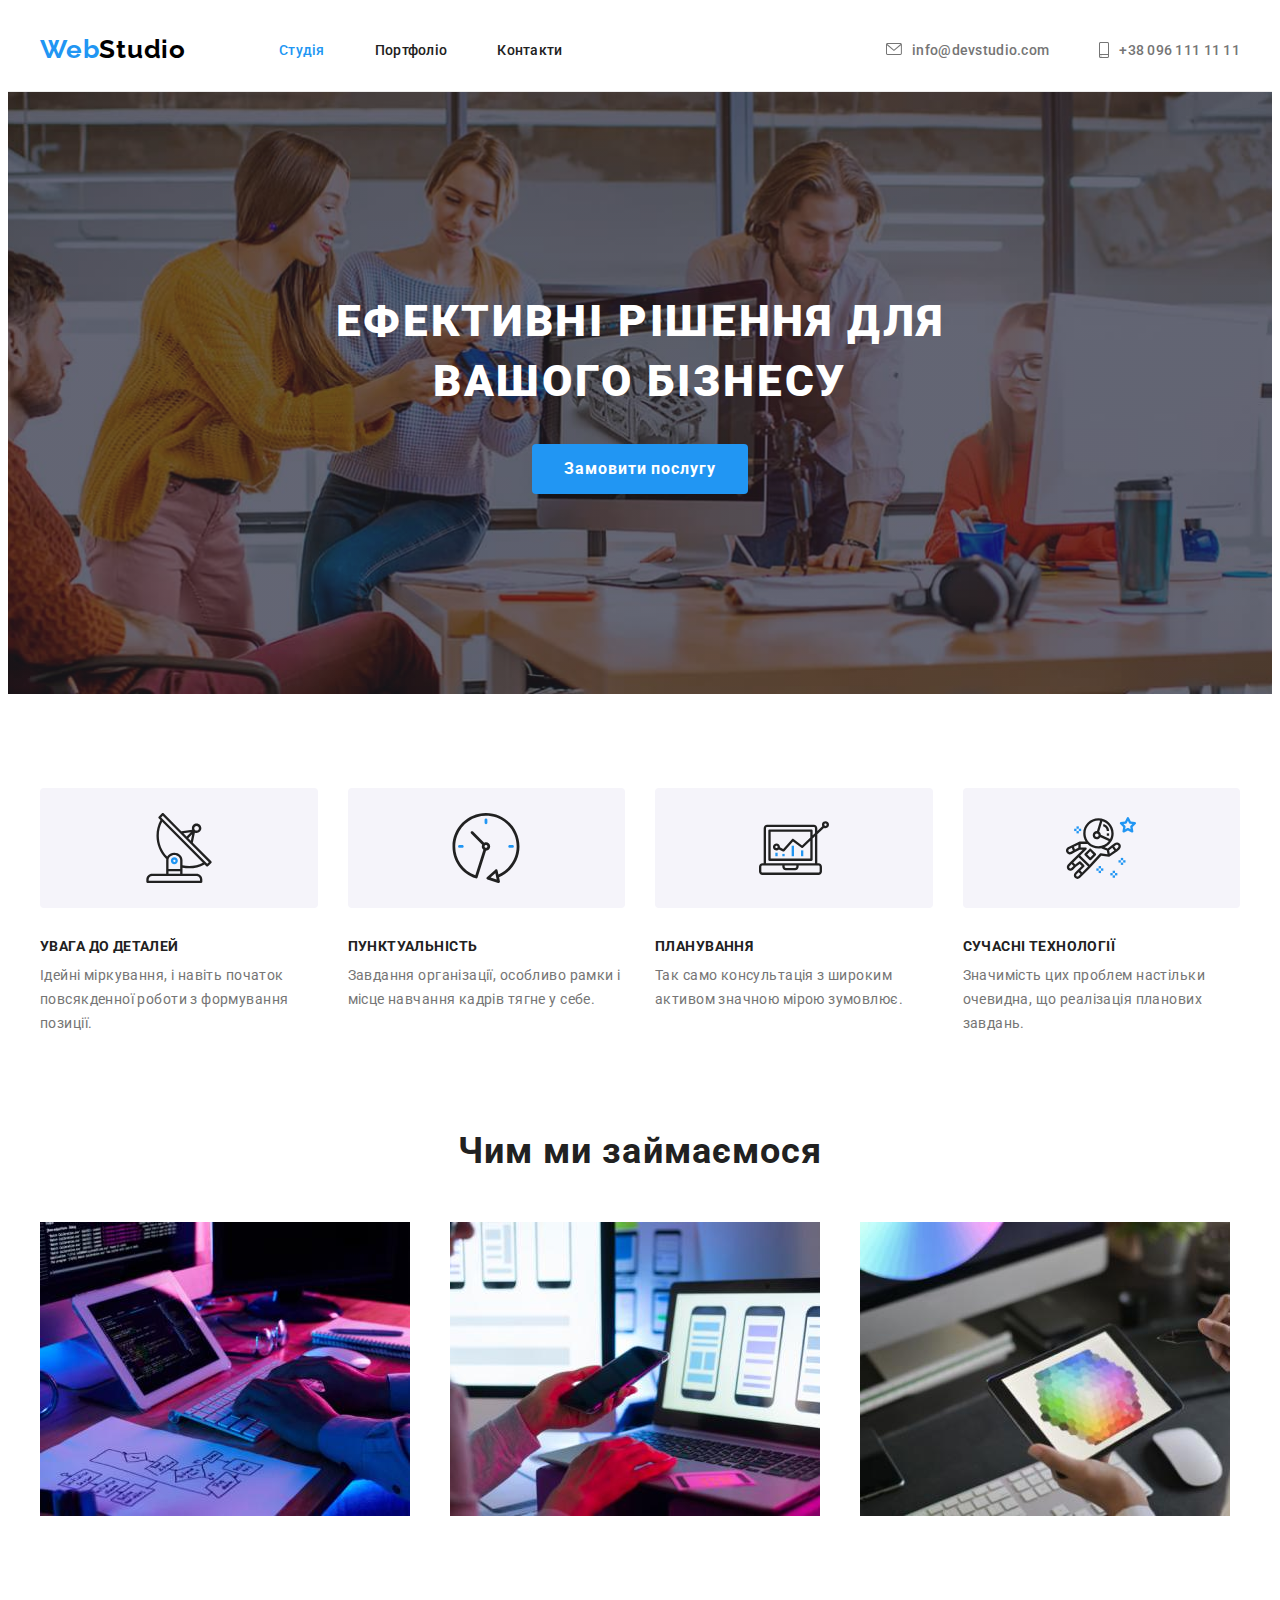
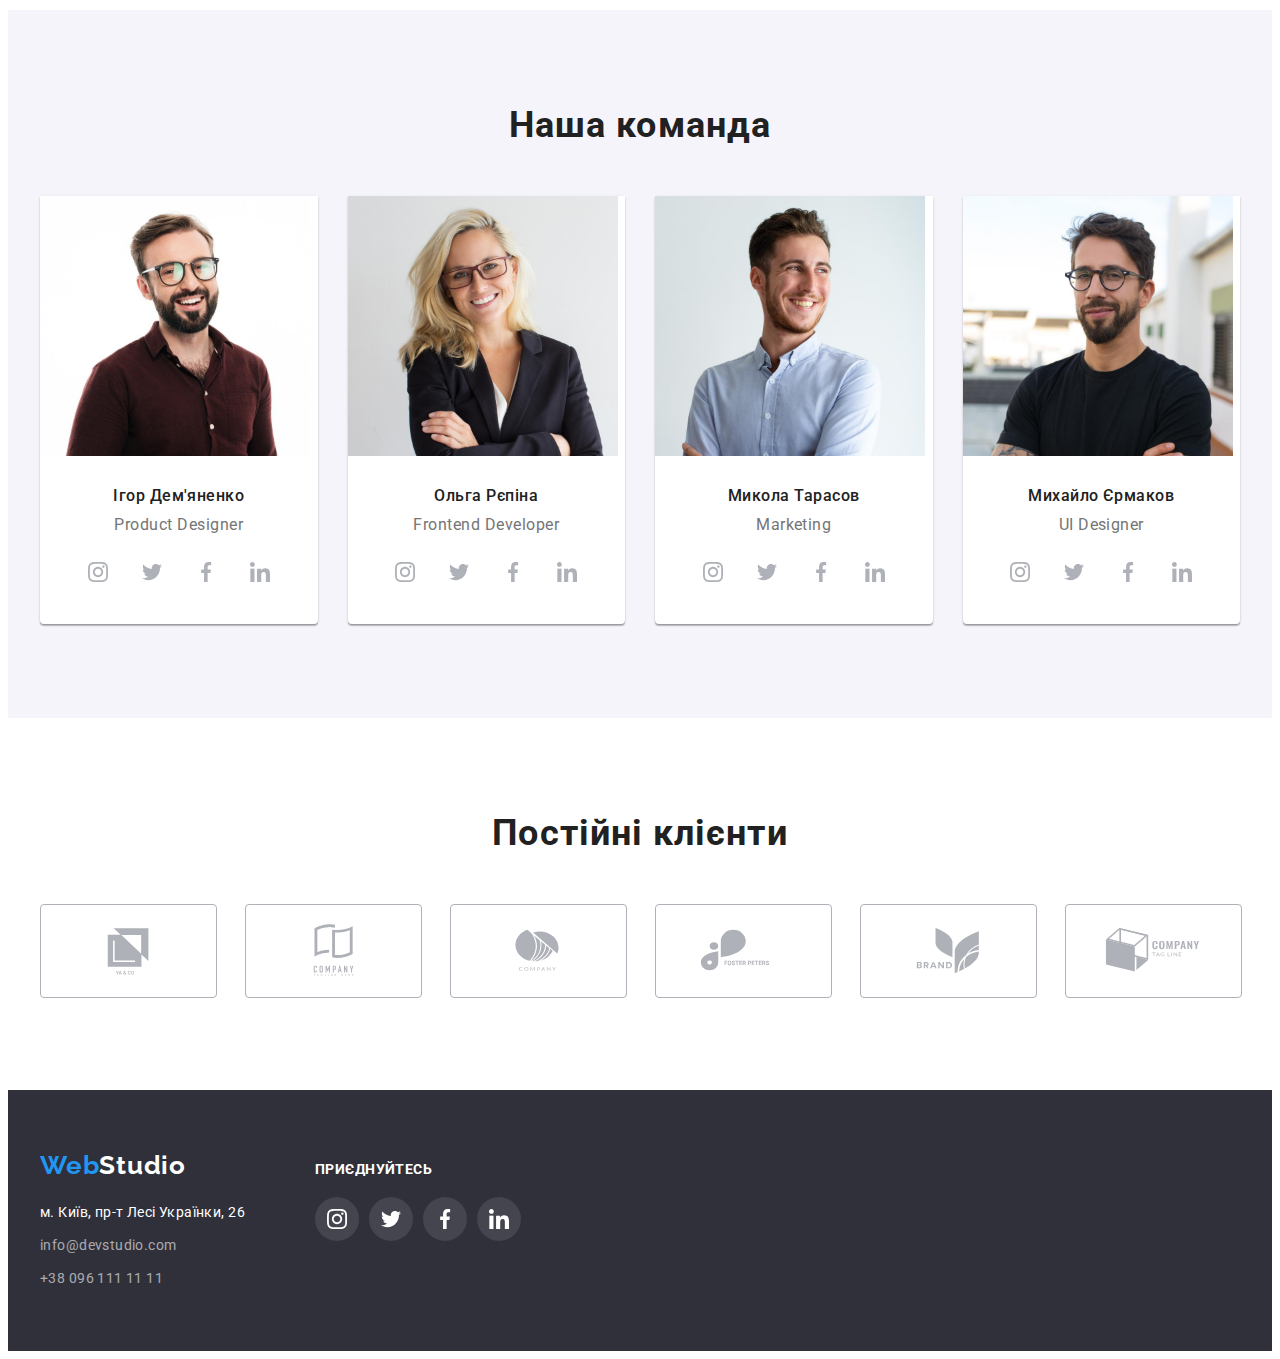
==== index.html @ 8e02de0b "clone homework #5" ====
<!DOCTYPE html>
<html lang="uk">
  <head>
    <meta charset="UTF-8" />
    <meta http-equiv="X-UA-Compatible" content="IE=edge" />
    <meta name="viewport" content="width=device-width, initial-scale=1.0" />
    <title>Студія</title>
    <link
      href="https://fonts.googleapis.com/css2?family=Raleway:wght@700&family=Roboto:wght@400;500;700;900&display=swap"
      rel="stylesheet"
    />
    <link
      rel="stylesheet"
      href="https://cdnjs.cloudflare.com/ajax/libs/modern-normalize/1.1.0/modern-normalize.min.css"
      integrity="sha512-wpPYUAdjBVSE4KJnH1VR1HeZfpl1ub8YT/NKx4PuQ5NmX2tKuGu6U/JRp5y+Y8XG2tV+wKQpNHVUX03MfMFn9Q=="
      crossorigin="anonymous"
      referrerpolicy="no-referrer"
    />
    <link rel="stylesheet" href="./css/styles.css" />
  </head>

  <body>
    <header>
      <div class="container header">
        <a href="./index.html" class="logo">Web<span class="header-logo-ending">Studio</span> </a>
        <nav>
          <ul class="site-nav">
            <li class="item"><a href="./index.html" class="current">Студія</a></li>
            <li class="item"><a href="./portfolio.html">Портфоліо</a></li>
            <li class="item"><a href="">Контакти</a></li>
          </ul>
        </nav>
        <ul class="auth-nav">
          <li class="item">
            <a href="mailto:info@devstudio.com" class="button">
              <svg class="mail-icon" width="16px" height="12px">
                <use href="./images/icons.svg#icon-envelope"></use></svg
              >info@devstudio.com</a
            >
          </li>
          <li class="item">
            <a href="tel:+380961111111" class="button">
              <svg class="smartphone-icon" width="10px" height="16px">
                <use href="./images/icons.svg#icon-smartphone"></use></svg
              >+38 096 111 11 11</a
            >
          </li>
        </ul>
      </div>
    </header>

    <main>
      <!---------- Герой ---------->
      <section class="section hero">
        <div class="container hero-container">
          <h1 class="hero-title">Ефективні рішення для вашого бізнесу</h1>
          <button class="button" type="button">Замовити послугу</button>
        </div>
      </section>

      <!---------- Особливості ---------->
      <section class="section peculiarities">
        <div class="container">
          <h2 class="section-title visually-hidden">Особливості</h2>
          <ul class="section-list">
            <li class="peculiarities-item">
              <div class="peculiarities-icon-container">
                <svg width="70px" height="70px" class="peculiarities-item-icon">
                  <use href="./images/icons.svg#icon-antenna"></use>
                </svg>
              </div>
              <h3 class="title">Увага до деталей</h3>
              <p class="text">
                Ідейні міркування, і навіть початок повсякденної роботи з формування позиції.
              </p>
            </li>
            <li class="peculiarities-item">
              <div class="peculiarities-icon-container">
                <svg width="70px" height="70px" class="peculiarities-item-icon">
                  <use href="./images/icons.svg#icon-clock"></use>
                </svg>
              </div>
              <h3 class="title">Пунктуальність</h3>
              <p class="text">
                Завдання організації, особливо рамки і місце навчання кадрів тягне у себе.
              </p>
            </li>
            <li class="peculiarities-item">
              <div class="peculiarities-icon-container">
                <svg width="70px" height="70px" class="peculiarities-item-icon">
                  <use href="./images/icons.svg#icon-diagram"></use>
                </svg>
              </div>
              <h3 class="title">Планування</h3>
              <p class="text">Так само консультація з широким активом значною мірою зумовлює.</p>
            </li>
            <li class="peculiarities-item">
              <div class="peculiarities-icon-container">
                <svg width="70px" height="70px" class="peculiarities-item-icon">
                  <use href="./images/icons.svg#icon-astronaut"></use>
                </svg>
              </div>
              <h3 class="title">Сучасні технології</h3>
              <p class="text">
                Значимість цих проблем настільки очевидна, що реалізація планових завдань.
              </p>
            </li>
          </ul>
        </div>
      </section>

      <!---------- Чим займаємося ---------->
      <section class="section works">
        <div class="container works">
          <h2 class="section-title">Чим ми займаємося</h2>
          <ul class="section-list works">
            <li class="works-item">
              <img
                src="./images/close-up-image-programer-working-his-desk-office.jpg"
                alt="Програміст великим планом працює за своїм столом в офісі"
                width="370"
                height="294"
              />
            </li>
            <li class="works-item">
              <img
                src="./images/web-ui-designers-are-developing-application-smartphones-team-creators-is-working-interface-mobile-phones.jpg"
                alt="Веб-дизайнер працює над інтерфейсом мобільних телефонів"
                width="370"
                height="294"
              />
            </li>
            <li class="works-item">
              <img
                src="./images/creative-artist-web-design-with-working-colour-selection-graphic-tablet.jpg"
                alt="Креативний художник з включеним графічним планшетом для вибору кольору"
                width="370"
                height="294"
              />
            </li>
          </ul>
        </div>
      </section>

      <!---------- Наша команда ---------->
      <section class="section team">
        <div class="container">
          <h2 class="section-title">Наша команда</h2>
          <ul class="section-list team">
            <li class="team-item">
              <img
                src="./images/product-designer.jpg"
                alt="Ігор Дем'яненко"
                width="270"
                height="260"
              />
              <div class="team-item-about">
                <h3 class="title">Ігор Дем'яненко</h3>
                <p class="text" lang="en">Product Designer</p>
                <ul class="social-list">
                  <li class="social-item">
                    <a href="" class="social-link">
                      <svg class="social-icon" width="20px" height="20px">
                        <use href="./images/icons.svg#icon-instagram"></use>
                      </svg>
                    </a>
                  </li>
                  <li class="social-item">
                    <a href="" class="social-link">
                      <svg class="social-icon" width="20px" height="20px">
                        <use href="./images/icons.svg#icon-twitter"></use>
                      </svg>
                    </a>
                  </li>
                  <li class="social-item">
                    <a href="" class="social-link">
                      <svg class="social-icon" width="20px" height="20px">
                        <use href="./images/icons.svg#icon-facebook"></use>
                      </svg>
                    </a>
                  </li>
                  <li class="social-item">
                    <a href="" class="social-link">
                      <svg class="social-icon" width="20px" height="20px">
                        <use href="./images/icons.svg#icon-linkedin"></use>
                      </svg>
                    </a>
                  </li>
                </ul>
              </div>
            </li>
            <li class="team-item">
              <img
                src="./images/frontend-developer.jpg"
                alt="Ольга Рєпіна"
                width="270"
                height="260"
              />
              <div class="team-item-about">
                <h3 class="title">Ольга Рєпіна</h3>
                <p class="text" lang="en">Frontend Developer</p>
                <ul class="social-list">
                  <li class="social-item">
                    <a href="" class="social-link">
                      <svg class="social-icon" width="20px" height="20px">
                        <use href="./images/icons.svg#icon-instagram"></use>
                      </svg>
                    </a>
                  </li>
                  <li class="social-item">
                    <a href="" class="social-link">
                      <svg class="social-icon" width="20px" height="20px">
                        <use href="./images/icons.svg#icon-twitter"></use>
                      </svg>
                    </a>
                  </li>
                  <li class="social-item">
                    <a href="" class="social-link">
                      <svg class="social-icon" width="20px" height="20px">
                        <use href="./images/icons.svg#icon-facebook"></use>
                      </svg>
                    </a>
                  </li>
                  <li class="social-item">
                    <a href="" class="social-link">
                      <svg class="social-icon" width="20px" height="20px">
                        <use href="./images/icons.svg#icon-linkedin"></use>
                      </svg>
                    </a>
                  </li>
                </ul>
              </div>
            </li>
            <li class="team-item">
              <img src="./images/marketing.jpg" alt="Микола Тарасов" width="270" height="260" />
              <div class="team-item-about">
                <h3 class="title">Микола Тарасов</h3>
                <p class="text" lang="en">Marketing</p>
                <ul class="social-list">
                  <li class="social-item">
                    <a href="" class="social-link">
                      <svg class="social-icon" width="20px" height="20px">
                        <use href="./images/icons.svg#icon-instagram"></use>
                      </svg>
                    </a>
                  </li>
                  <li class="social-item">
                    <a href="" class="social-link">
                      <svg class="social-icon" width="20px" height="20px">
                        <use href="./images/icons.svg#icon-twitter"></use>
                      </svg>
                    </a>
                  </li>
                  <li class="social-item">
                    <a href="" class="social-link">
                      <svg class="social-icon" width="20px" height="20px">
                        <use href="./images/icons.svg#icon-facebook"></use>
                      </svg>
                    </a>
                  </li>
                  <li class="social-item">
                    <a href="" class="social-link">
                      <svg class="social-icon" width="20px" height="20px">
                        <use href="./images/icons.svg#icon-linkedin"></use>
                      </svg>
                    </a>
                  </li>
                </ul>
              </div>
            </li>
            <li class="team-item">
              <img src="./images/ui-designer.jpg" alt="Михайло Єрмаков" width="270" height="260" />
              <div class="team-item-about">
                <h3 class="title">Михайло Єрмаков</h3>
                <p class="text" lang="en">UI Designer</p>
                <ul class="social-list">
                  <li class="social-item">
                    <a href="" class="social-link">
                      <svg class="social-icon" width="20px" height="20px">
                        <use href="./images/icons.svg#icon-instagram"></use>
                      </svg>
                    </a>
                  </li>
                  <li class="social-item">
                    <a href="" class="social-link">
                      <svg class="social-icon" width="20px" height="20px">
                        <use href="./images/icons.svg#icon-twitter"></use>
                      </svg>
                    </a>
                  </li>
                  <li class="social-item">
                    <a href="" class="social-link">
                      <svg class="social-icon" width="20px" height="20px">
                        <use href="./images/icons.svg#icon-facebook"></use>
                      </svg>
                    </a>
                  </li>
                  <li class="social-item">
                    <a href="" class="social-link">
                      <svg class="social-icon" width="20px" height="20px">
                        <use href="./images/icons.svg#icon-linkedin"></use>
                      </svg>
                    </a>
                  </li>
                </ul>
              </div>
            </li>
          </ul>
        </div>
      </section>

      <!---------- Наші клієнти ---------->
      <section class="section clients">
        <div class="container clients">
          <h2 class="section-title">Постійні клієнти</h2>
          <ul class="section-list clients">
            <li class="clients-item">
              <a class="clients-link" href="">
                <svg class="clients-icon" width="106px" height="60px">
                  <use href="./images/icons.svg#icon-ya-and-co"></use>
                </svg>
              </a>
            </li>
            <li class="clients-item">
              <a class="clients-link" href="">
                <svg class="clients-icon" width="106px" height="60px">
                  <use href="./images/icons.svg#icon-company-tag-line-here"></use>
                </svg>
              </a>
            </li>
            <li class="clients-item">
              <a class="clients-link" href="">
                <svg class="clients-icon" width="106px" height="60px">
                  <use href="./images/icons.svg#icon-company"></use>
                </svg>
              </a>
            </li>
            <li class="clients-item">
              <a class="clients-link" href="">
                <svg class="clients-icon" width="106px" height="60px">
                  <use href="./images/icons.svg#icon-foster-peters"></use>
                </svg>
              </a>
            </li>
            <li class="clients-item">
              <a class="clients-link" href="">
                <svg class="clients-icon" width="106px" height="60px">
                  <use href="./images/icons.svg#icon-brand"></use>
                </svg>
              </a>
            </li>
            <li class="clients-item">
              <a class="clients-link" href="">
                <svg class="clients-icon" width="106px" height="60px">
                  <use href="./images/icons.svg#icon-company-tag-line"></use>
                </svg>
              </a>
            </li>
          </ul>
        </div>
      </section>
    </main>

    <!---------- footer ---------->

    <footer>
      <div class="container">
        <div class="footer-container">
          <div class="logo-address-container">
            <a href="./index.html" class="logo"
              >Web<span class="footer-logo-ending">Studio</span></a
            >
            <address>
              <ul class="address-list">
                <li class="address-item">
                  <a href="https://goo.gl/maps/nT2pFgaQttPLfZXJ7" class="map-link address-link"
                    >м. Київ, пр-т Лесі Українки, 26</a
                  >
                </li>
                <li class="address-item">
                  <a href="mailto:info@devstudio.com" class="address-link">info@devstudio.com</a>
                </li>
                <li class="address-item">
                  <a href="tel:+380961111111" class="address-link">+38 096 111 11 11</a>
                </li>
              </ul>
            </address>
          </div>
          <div class="footer-join">
            <p class="footer-join-title">Приєднуйтесь</p>
            <ul class="footer-join-list">
              <li class="footer-join-item">
                <a class="footer-join-link" href=""
                  ><svg class="footer-join-icon" width="20px" height="20px">
                    <use href="./images/icons.svg#icon-instagram"></use></svg
                ></a>
              </li>
              <li class="footer-join-item">
                <a class="footer-join-link" href=""
                  ><svg class="footer-join-icon" width="20px" height="20px">
                    <use href="./images/icons.svg#icon-twitter"></use></svg
                ></a>
              </li>
              <li class="footer-join-item">
                <a class="footer-join-link" href=""
                  ><svg class="footer-join-icon" width="20px" height="20px">
                    <use href="./images/icons.svg#icon-facebook"></use></svg
                ></a>
              </li>
              <li class="footer-join-item">
                <a class="footer-join-link" href=""
                  ><svg class="footer-join-icon" width="20px" height="20px">
                    <use href="./images/icons.svg#icon-linkedin"></use></svg
                ></a>
              </li>
            </ul>
          </div>
        </div>
      </div>
    </footer>
  </body>
</html>
---- css/styles.css ----
:root {
  --primary-text-color: #757575;
  --title-text-color: #212121;
  --accent-color: #2196f3;
}

body {
  background-color: #ffffff;
  color: var(--primary-text-color);
  font-family: 'Roboto', sans-serif;
}
button {
  font-family: inherit;
  font-weight: 500;
  font-size: 16px;
  line-height: 1.625;
  text-align: center;
  letter-spacing: 0.03em;
  min-width: 73px;
  border: 0;
  border-radius: 4px;
  background-color: #f5f4fa;
}
h1,
h2,
h3,
h4,
h5,
h6,
p {
  margin: 0;
}
a {
  text-decoration: none;
}
ul {
  list-style: none;
  margin: 0;
  display: block;
  padding: 0;
}
img {
  display: block;
}
.container {
  width: 1200px;
  margin-left: auto;
  margin-right: auto;
  padding-left: 15px;
  padding-right: 15px;
}

/* --------------------------header-------------------------- */
/* --------------------------logo-------------------------- */

header {
  border-bottom: 1px solid #ececec;
}
.container.header {
  display: flex;
  align-items: center;
}
.logo {
  display: flex;

  color: var(--accent-color);
  font-family: 'Raleway', sans-serif;
  font-weight: 700;
  font-size: 26px;
  line-height: 1.1923;
  letter-spacing: 0.03em;
}
.header .logo {
  margin-right: 93px;
}
.header-logo-ending {
  color: #000000;
}

/* --------------------------site-nav-------------------------- */

.site-nav {
  display: flex;
  gap: 50px;
  margin-top: 32px;
  margin-bottom: 32px;
}
.site-nav a {
  color: var(--title-text-color);
  font-weight: 500;
  font-size: 14px;
  line-height: 1.1428;
  letter-spacing: 0.02em;
}
.site-nav a:hover,
.site-nav a:focus {
  color: var(--accent-color);
}
.site-nav .current {
  color: var(--accent-color);
}
.auth-nav {
  display: flex;
  margin-left: auto;
  gap: 50px;
}
.auth-nav .button {
  display: flex;
  align-items: center;
  gap: 10px;

  color: var(--primary-text-color);
  font-weight: 500;
  font-size: 14px;
  line-height: 1.1428;
  letter-spacing: 0.02em;
}
.auth-nav .button:hover,
.auth-nav .button:focus {
  color: var(--accent-color);
}
.mail-icon {
  fill: currentColor;
}
.smartphone-icon {
  fill: currentColor;
}

/* --------------------------main-------------------------- */
/* --------------------------hero-------------------------- */
.visually-hidden {
  position: absolute;
  width: 1px;
  height: 1px;
  margin: -1px;
  border: 0;
  padding: 0;
  white-space: nowrap;
  clip-path: inset(100%);
  clip: rect(0 0 0 0);
  overflow: hidden;
}

.section.hero {
  padding-top: 200px;
  padding-bottom: 200px;
  margin: 0 auto;
  max-width: 1600px;
  text-align: center;
  background-color: #c4c4c4;
  background-image: linear-gradient(rgba(47, 48, 58, 0.4), rgba(47, 48, 58, 0.4)),
    url('../images/header-bg-img.jpg');
  background-position: center;
  background-size: cover;
}
.hero-container {
  max-width: 696px;
}
.hero-title {
  margin-bottom: 32px;

  font-weight: 900;
  font-size: 44px;
  line-height: 1.3636;
  letter-spacing: 0.06em;
  text-transform: uppercase;
  color: #ffffff;
}
.hero .button {
  padding: 10px 32px;

  color: #ffffff;
  font-weight: 700;
  font-size: 16px;
  line-height: 1.875;
  align-items: center;
  letter-spacing: 0.06em;
  background-color: var(--accent-color);
  cursor: pointer;
}
.hero .button:hover,
.hero .button:focus {
  background-color: #188ce8;
}

/* --------------------------peculiarities-------------------------- */

.section {
  padding-top: 94px;
  padding-bottom: 94px;
}
.section-title {
  margin-bottom: 50px;

  font-weight: 700;
  font-size: 36px;
  line-height: 1.1666;
  text-align: center;
  letter-spacing: 0.03em;
  color: var(--title-text-color);
}
.section-list .title {
  margin-bottom: 10px;
}
.peculiarities .section-list {
  display: flex;
  gap: 30px;
}
.peculiarities-icon-container {
  height: 120px;
  background: #f5f4fa;
  border-radius: 4px;
  display: flex;
  justify-content: center;
  align-items: center;
  margin-bottom: 30px;
}
.peculiarities-item {
  width: calc((100% - 90px) / 4);
}
.peculiarities .title {
  font-weight: 700;
  font-size: 14px;
  line-height: 1.1428;
  letter-spacing: 0.03em;
  text-transform: uppercase;
  color: var(--title-text-color);
}
.peculiarities .text {
  font-size: 14px;
  line-height: 1.7142;
  letter-spacing: 0.03em;
}

/* --------------------------works-------------------------- */

.section.works {
  padding-top: 0;
}
.container .works {
  display: flex;
  gap: 30px;
}
.works-item {
  width: calc((100% - 60px) / 3);
}

/* --------------------------team-------------------------- */

.team {
  background-color: #f5f4fa;
}

.team .section-list {
  display: flex;
  gap: 30px;
}
.team-item {
  width: calc((100% - 90px) / 4);
  background: #ffffff;
  text-align: center;
  box-shadow: 0px 1px 3px rgba(0, 0, 0, 0.12), 0px 1px 1px rgba(0, 0, 0, 0.14),
    0px 2px 1px rgba(0, 0, 0, 0.2);
  border-radius: 0px 0px 4px 4px;
}
.team-item-about {
  padding-top: 30px;
  padding-bottom: 30px;
}
.team .title {
  font-weight: 500;
  font-size: 16px;
  line-height: 1.1875;
  letter-spacing: 0.03em;
  color: var(--title-text-color);
}
.team .text {
  font-size: 16px;
  line-height: 1.1875;
  letter-spacing: 0.03em;
  margin-bottom: 16px;
}
.social-list {
  display: flex;
  justify-content: center;
  gap: 10px;
}
.social-item {
  width: 44px;
  height: 44px;
}
.social-link {
  width: 100%;
  height: 100%;
  border-radius: 50%;
  display: flex;
  align-items: center;
  justify-content: center;
  color: #afb1b8;
}
.social-link:hover,
.social-link:focus {
  background-color: var(--accent-color);
  color: #ffffff;
}
.social-icon {
  fill: currentColor;
}

/* --------------------------clients-------------------------- */

.section-list.clients {
  display: flex;
  justify-content: center;
  gap: 30px;
}
.clients-item {
  width: calc((100% - 150px) / 6);
  height: 92px;
}
.clients-link {
  width: 100%;
  height: 100%;
  display: flex;
  justify-content: center;
  align-items: center;
  border: 1px solid #afb1b8;
  border-radius: 4px;
  color: #afb1b8;
}
.clients-link:hover,
.clients-link:focus {
  color: var(--accent-color);
  border-color: var(--accent-color);
}
.clients-icon {
  fill: currentColor;
}

/* --------------------------footer-------------------------- */

footer {
  padding-top: 60px;
  padding-bottom: 60px;
  background-color: #2f303a;
}

/* --------------------------footer logo-------------------------- */

footer .logo {
  margin-bottom: 20px;
  display: inline-block;
}
.footer-logo-ending {
  color: #ffffff;
}

/* --------------------------address-------------------------- */

.footer-container {
  display: flex;
  align-items: baseline;
}
.address-list {
  display: inline-block;

  font-weight: 400;
  font-size: 14px;
  line-height: 1.7142;
  letter-spacing: 0.03em;
  font-style: normal;
}
.address-list a {
  color: rgba(255, 255, 255, 0.6);
}
.address-list a:hover,
.address-list a:focus {
  color: var(--accent-color);
}
.address-list .map-link {
  color: #ffffff;
}
.address-item:not(:last-child) {
  margin-bottom: 9px;
  display: block;
}

/* --------------------------join-------------------------- */

.footer-join {
  width: 206px;
  height: 80px;
  margin-left: 70px;
}
.footer-join-title {
  margin-bottom: 20px;

  font-weight: 700;
  font-size: 14px;
  line-height: 1.1428;
  letter-spacing: 0.03em;
  text-transform: uppercase;

  color: #ffffff;
}
.footer-join-list {
  display: flex;
  /* justify-content: center; */

  /* align-items: flex-end; */

  gap: 10px;
}
.footer-join-item {
  width: 44px;
  height: 44px;
}
.footer-join-link {
  display: flex;
  justify-content: center;
  align-items: center;
  width: 100%;
  height: 100%;
  background: rgba(255, 255, 255, 0.1);
  border-radius: 50%;
  color: #ffffff;
}
.footer-join-link:hover,
.footer-join-link:focus {
  background-color: var(--accent-color);
}
.footer-join-icon {
  fill: currentColor;
}

/* --------------------------portfolio.html-------------------------- */
/* --------------------------main portfolio-------------------------- */

.portfolio-list {
  display: flex;
  justify-content: center;
  gap: 8px;
  margin-bottom: 50px;
}
.portfolio .button {
  padding: 6px 22px;
}
.portfolio .button:hover,
.portfolio .button:focus {
  color: #ffffff;
  background-color: var(--accent-color);
  cursor: pointer;
  box-shadow: 0px 3px 1px rgba(0, 0, 0, 0.1), 0px 1px 2px rgba(0, 0, 0, 0.08),
    0px 2px 2px rgba(0, 0, 0, 0.12);
}
.portfolio .title {
  margin-bottom: 4px;

  font-weight: 700;
  font-size: 18px;
  line-height: 2;
  letter-spacing: 0.06em;
  color: var(--title-text-color);
}
.section-list.portfolio {
  flex-wrap: wrap;
  display: flex;
  gap: 30px;
}
.portfolio-item {
  width: calc((100% - 60px) / 3);
}
.portfolio-link {
  display: block;
  color: inherit;
}
.portfolio-link:hover,
.portfolio-link:focus {
  box-shadow: 0px 1px 1px rgba(0, 0, 0, 0.12), 0px 4px 4px rgba(0, 0, 0, 0.06),
    1px 4px 6px rgba(0, 0, 0, 0.16);
}
/* .portfolio-item:hover {
  box-shadow: 0px 1px 1px rgba(0, 0, 0, 0.12), 0px 4px 4px rgba(0, 0, 0, 0.06),
    1px 4px 6px rgba(0, 0, 0, 0.16);
} */
.portfolio-item-about {
  background: #ffffff;

  border-right: 1px solid #eeeeee;
  border-bottom: 1px solid #eeeeee;
  border-left: 1px solid #eeeeee;
  padding: 20px 24px;
}
.portfolio .text {
  font-size: 16px;
  line-height: 1.875;
  letter-spacing: 0.03em;
}
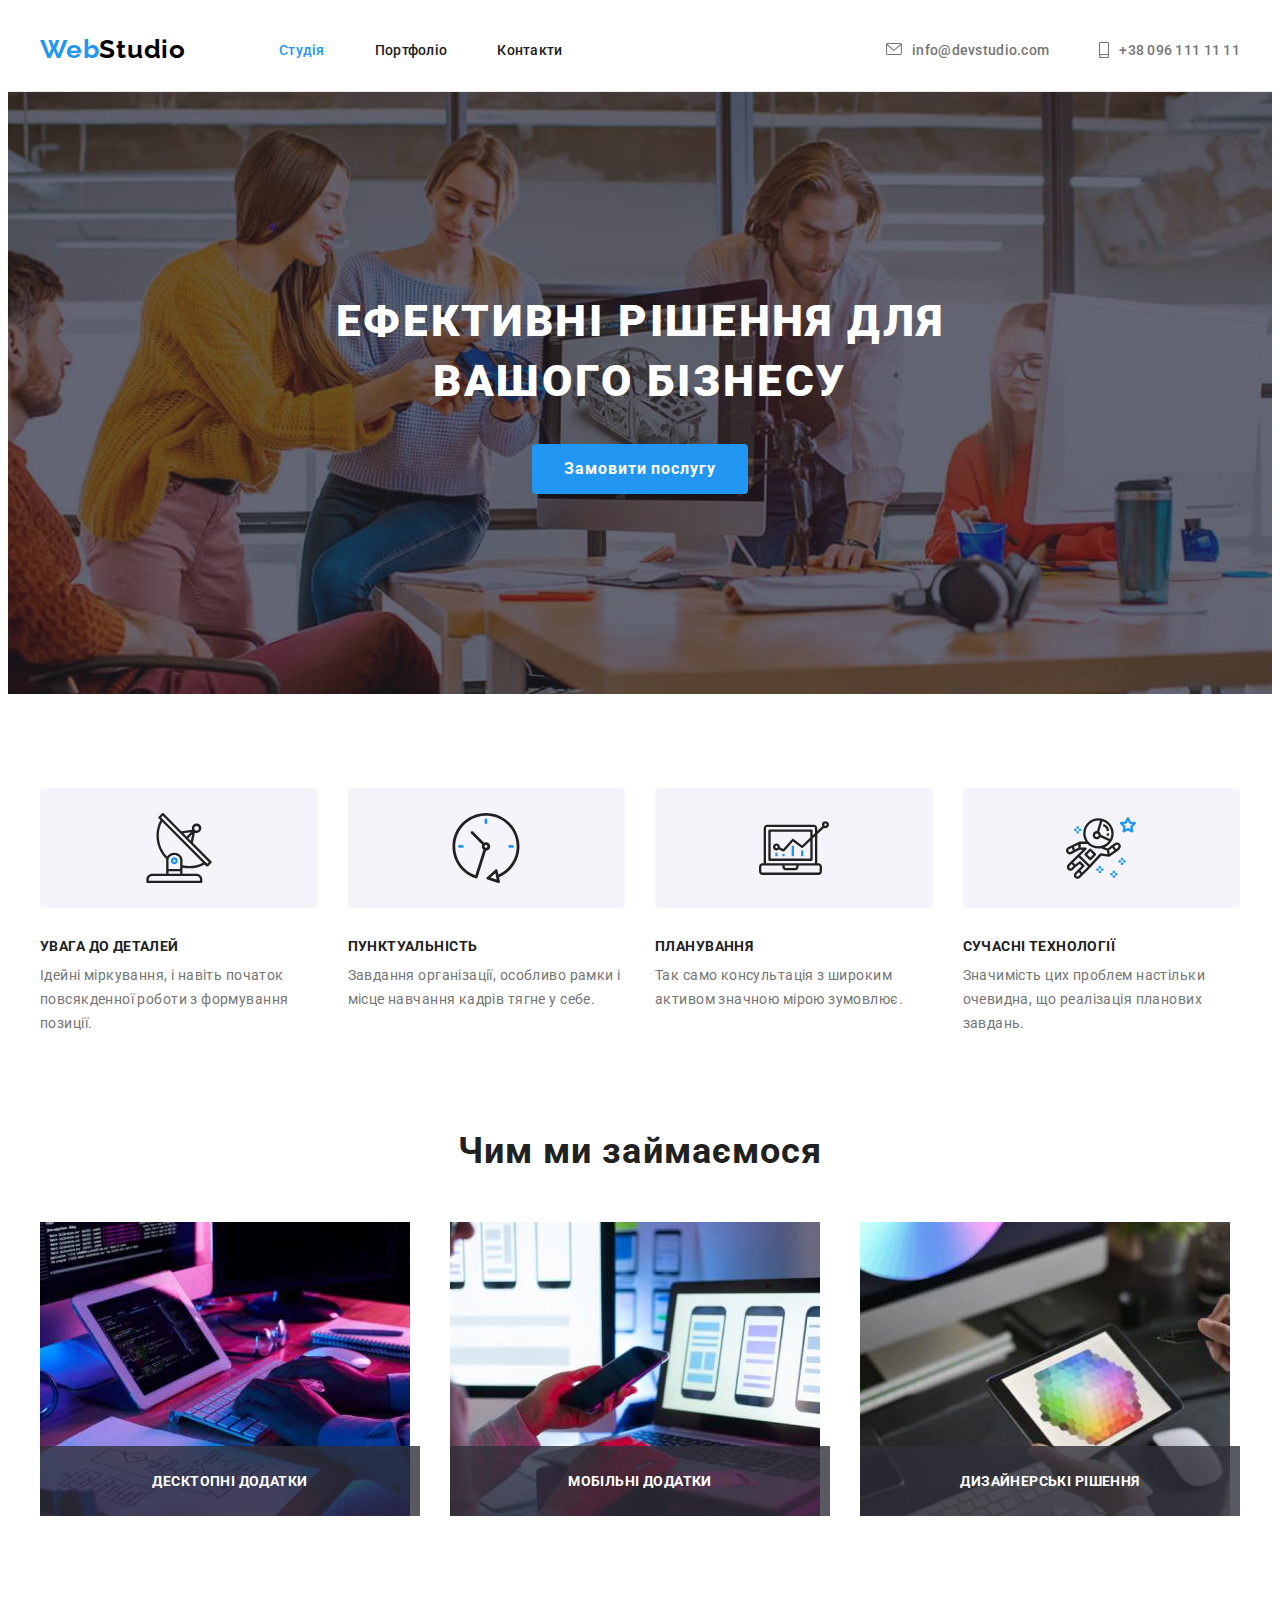
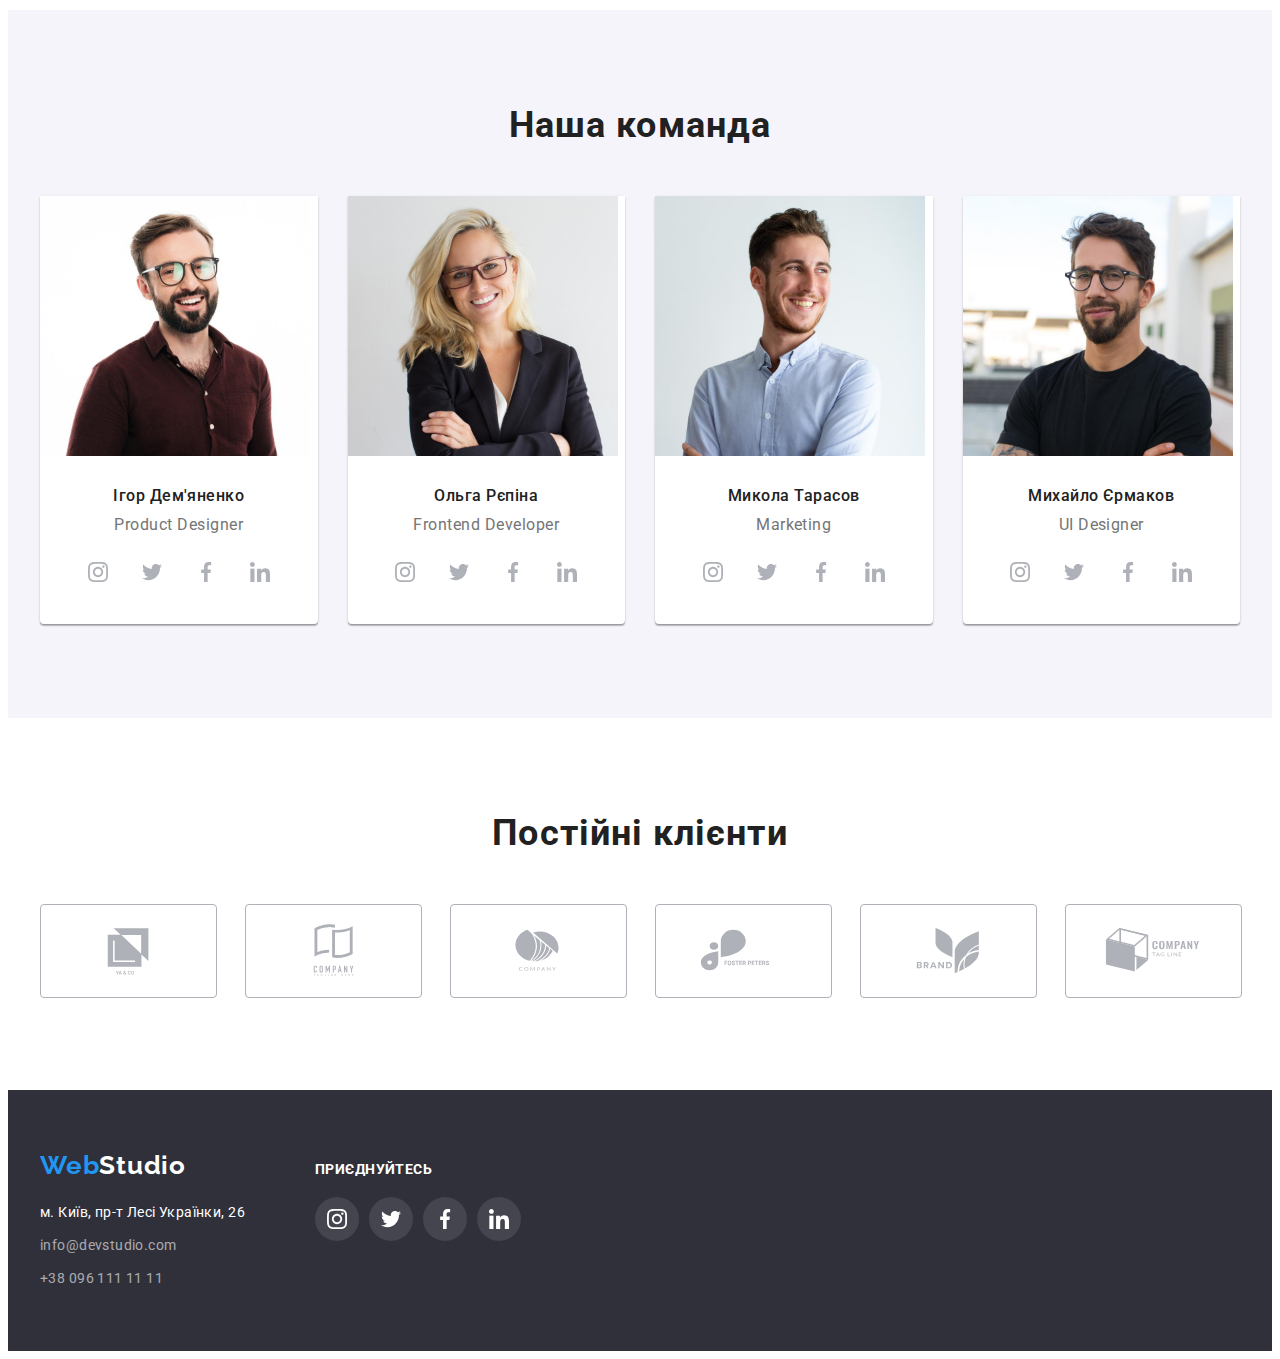
==== commit bdd4922a: "homework #5 v0.5" ====
--- a/index.html
+++ b/index.html
@@ -54,7 +54,7 @@
       <section class="section hero">
         <div class="container hero-container">
           <h1 class="hero-title">Ефективні рішення для вашого бізнесу</h1>
-          <button class="button" type="button">Замовити послугу</button>
+          <button class="button" type="button" data-modal-open>Замовити послугу</button>
         </div>
       </section>
 
@@ -121,6 +121,7 @@
                 width="370"
                 height="294"
               />
+              <p class="works-item-img-text">Десктопні додатки</p>
             </li>
             <li class="works-item">
               <img
@@ -129,6 +130,7 @@
                 width="370"
                 height="294"
               />
+              <p class="works-item-img-text">Мобільні додатки</p>
             </li>
             <li class="works-item">
               <img
@@ -137,6 +139,7 @@
                 width="370"
                 height="294"
               />
+              <p class="works-item-img-text">Дизайнерські рішення</p>
             </li>
           </ul>
         </div>
@@ -359,6 +362,14 @@
           </ul>
         </div>
       </section>
+
+      <!---------- backdrop ---------->
+
+      <div class="backdrop is-hidden" data-modal>
+        <div class="modal">
+          <button class="modal-button" type="button" data-modal-close>Закрыть</button>
+        </div>
+      </div>
     </main>
 
     <!---------- footer ---------->
@@ -418,5 +429,6 @@
         </div>
       </div>
     </footer>
+    <script src="./js/modal.js"></script>
   </body>
 </html>
--- a/css/styles.css
+++ b/css/styles.css
@@ -243,6 +243,27 @@
 }
 .works-item {
   width: calc((100% - 60px) / 3);
+  position: relative;
+}
+.works-item-img-text {
+  font-weight: 700;
+  font-size: 14px;
+  line-height: 1.1428;
+  letter-spacing: 0.03em;
+  text-transform: uppercase;
+  text-align: center;
+
+  color: #ffffff;
+  background: rgba(47, 48, 58, 0.8);
+  width: 100%;
+  /* height: 70px; */
+  /* display: flex;
+  align-items: center;
+  justify-content: center; */
+  padding: 27px 0;
+  position: absolute;
+  bottom: 0;
+  left: 0;
 }
 
 /* --------------------------team-------------------------- */
@@ -337,6 +358,40 @@
   fill: currentColor;
 }
 
+/* --------------------------backdrop-------------------------- */
+
+.backdrop {
+  position: fixed;
+  top: 0;
+  left: 0;
+  width: 100%;
+  height: 100%;
+  background: rgba(0, 0, 0, 0.2);
+}
+.backdrop.is-hidden {
+  opacity: 0;
+  pointer-events: none;
+}
+.modal {
+  position: absolute;
+  top: 50%;
+  left: 50%;
+  transform: translate(-50%, -50%);
+
+  width: 528px;
+  height: 581px;
+  border-radius: 4px;
+
+  background: #ffffff;
+  box-shadow: 0px 1px 3px rgba(0, 0, 0, 0.12), 0px 1px 1px rgba(0, 0, 0, 0.14),
+    0px 2px 1px rgba(0, 0, 0, 0.2);
+}
+.modal-button {
+  position: absolute;
+  top: 8px;
+  right: 8px;
+}
+
 /* --------------------------footer-------------------------- */
 
 footer {
@@ -405,10 +460,6 @@
 }
 .footer-join-list {
   display: flex;
-  /* justify-content: center; */
-
-  /* align-items: flex-end; */
-
   gap: 10px;
 }
 .footer-join-item {
@@ -479,10 +530,48 @@
   box-shadow: 0px 1px 1px rgba(0, 0, 0, 0.12), 0px 4px 4px rgba(0, 0, 0, 0.06),
     1px 4px 6px rgba(0, 0, 0, 0.16);
 }
-/* .portfolio-item:hover {
-  box-shadow: 0px 1px 1px rgba(0, 0, 0, 0.12), 0px 4px 4px rgba(0, 0, 0, 0.06),
-    1px 4px 6px rgba(0, 0, 0, 0.16);
+/* .portfolio-link:hover .portfolio-link-img::before {
+  opacity: 1;
 } */
+.portfolio-link:hover .portfolio-link-img-hover {
+  opacity: 1;
+}
+.portfolio-link-img {
+  position: relative;
+}
+/* .portfolio-link-img::before {
+  content: '';
+  position: absolute;
+  opacity: 0;
+
+  width: 100%;
+  height: 100%;
+  padding: 63px 24px;
+
+  background: rgba(33, 150, 243, 0.9);
+  font-size: 18px;
+  line-height: 1.5555;
+  letter-spacing: 0.03em;
+
+  color: #ffffff;
+} */
+.portfolio-link-img-hover {
+  position: absolute;
+  top: 0;
+  left: 0;
+  opacity: 0;
+
+  width: 100%;
+  height: 100%;
+  padding: 63px 24px;
+
+  background: rgba(33, 150, 243, 0.9);
+  font-size: 18px;
+  line-height: 1.5555;
+  letter-spacing: 0.03em;
+
+  color: #ffffff;
+}
 .portfolio-item-about {
   background: #ffffff;
 
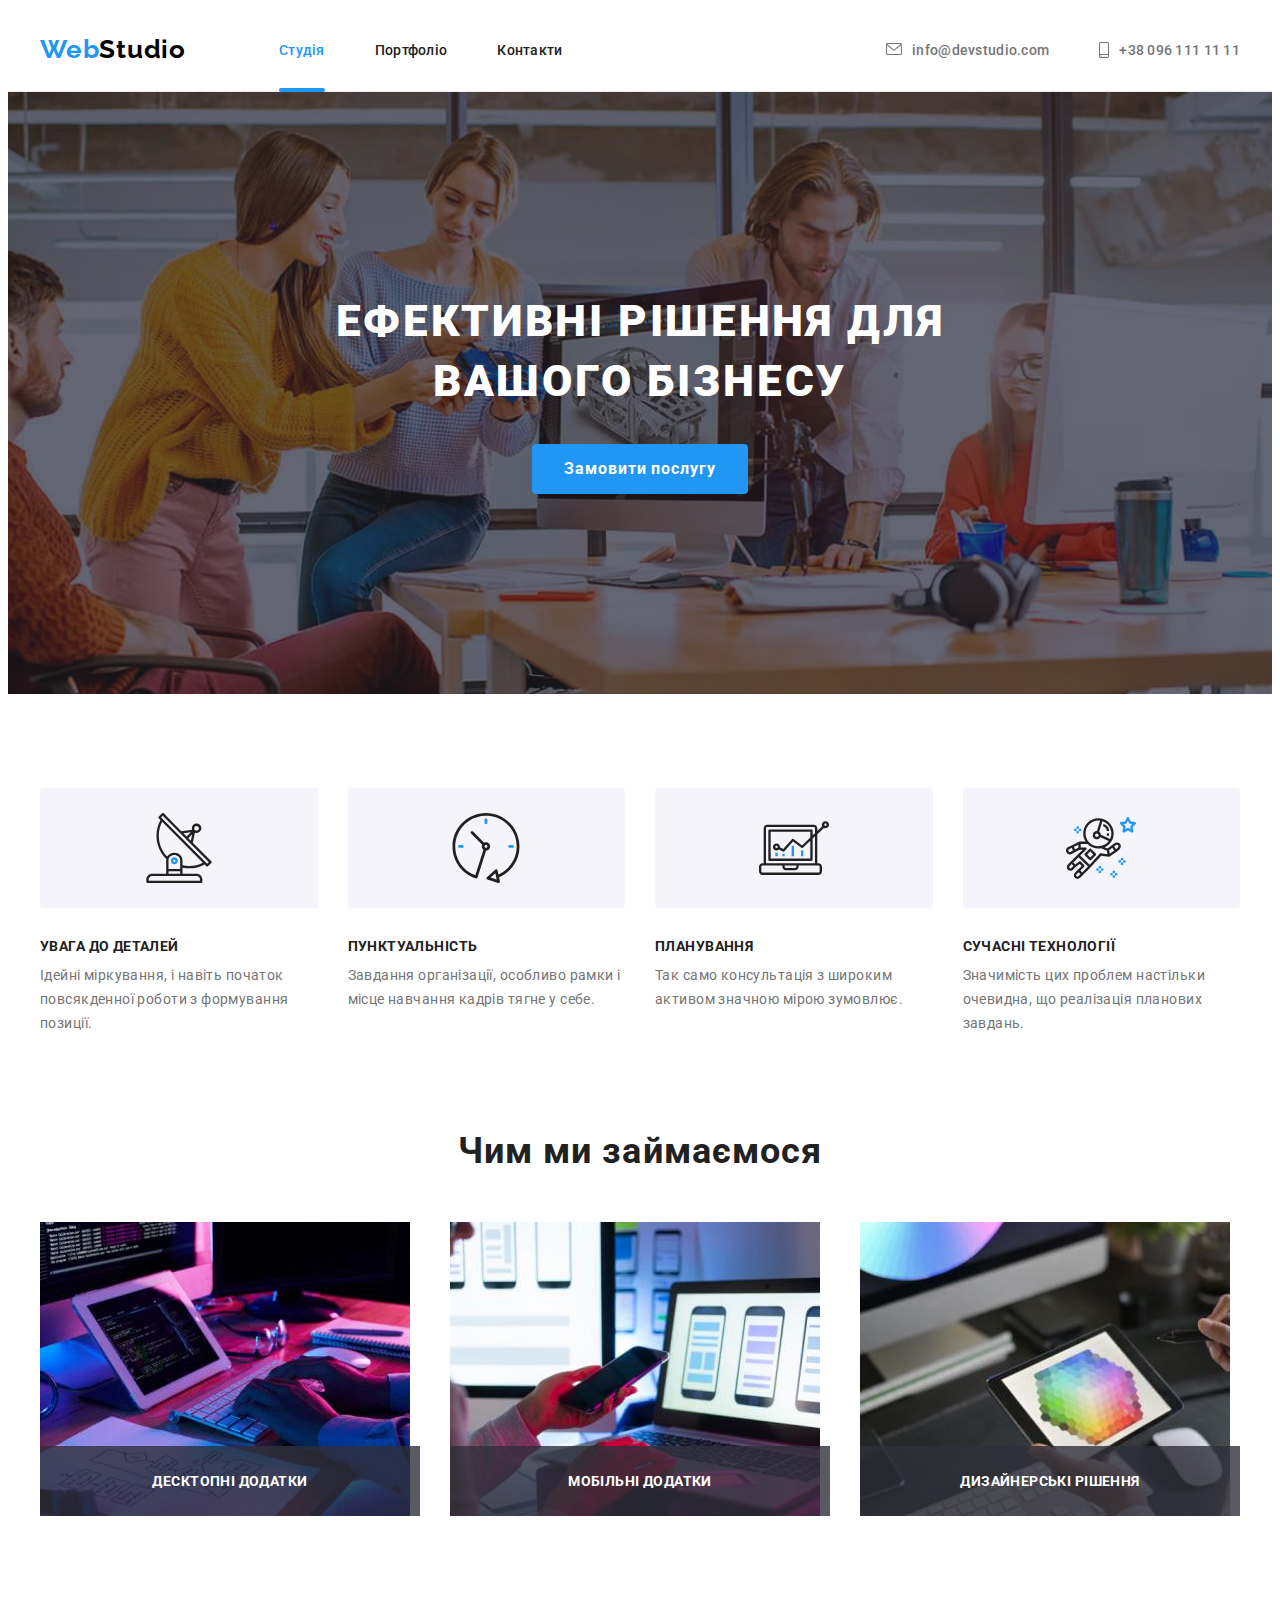
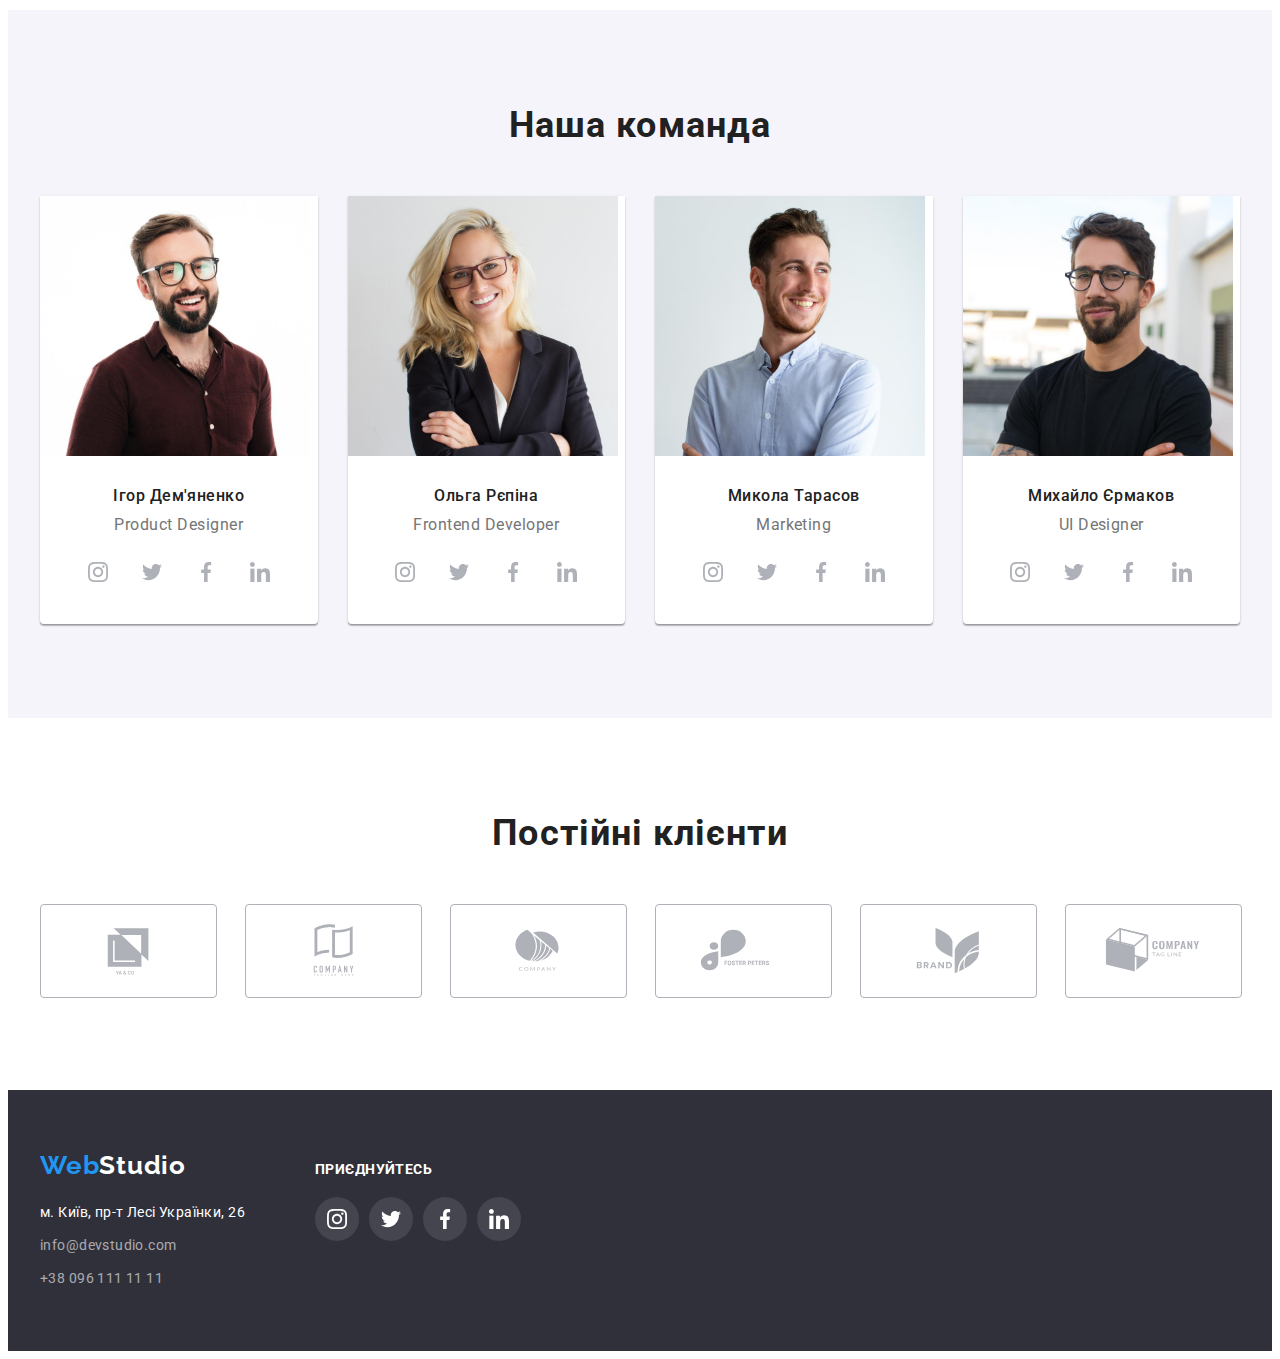
==== commit 289395b0: "homework #5 v1.1" ====
--- a/index.html
+++ b/index.html
@@ -367,7 +367,11 @@
 
       <div class="backdrop is-hidden" data-modal>
         <div class="modal">
-          <button class="modal-button" type="button" data-modal-close>Закрыть</button>
+          <button class="modal-button" type="button" data-modal-close>
+            <svg class="modal-button-icon" width="11px" height="11px">
+              <use href="./images/icons.svg#icon-close"></use>
+            </svg>
+          </button>
         </div>
       </div>
     </main>
--- a/css/styles.css
+++ b/css/styles.css
@@ -16,10 +16,10 @@
   line-height: 1.625;
   text-align: center;
   letter-spacing: 0.03em;
-  min-width: 73px;
   border: 0;
   border-radius: 4px;
   background-color: #f5f4fa;
+  cursor: pointer;
 }
 h1,
 h2,
@@ -91,6 +91,8 @@
   font-size: 14px;
   line-height: 1.1428;
   letter-spacing: 0.02em;
+
+  transition: color 250ms cubic-bezier(0.4, 0, 0.2, 1);
 }
 .site-nav a:hover,
 .site-nav a:focus {
@@ -98,6 +100,20 @@
 }
 .site-nav .current {
   color: var(--accent-color);
+  position: relative;
+}
+.site-nav .current::after {
+  content: '';
+  position: absolute;
+  top: 48px;
+  left: 0;
+  transform: translate(0, -50%);
+
+  width: 100%;
+  height: 4px;
+
+  background: #2196f3;
+  border-radius: 2px;
 }
 .auth-nav {
   display: flex;
@@ -114,6 +130,8 @@
   font-size: 14px;
   line-height: 1.1428;
   letter-spacing: 0.02em;
+
+  transition: color 250ms cubic-bezier(0.4, 0, 0.2, 1);
 }
 .auth-nav .button:hover,
 .auth-nav .button:focus {
@@ -176,7 +194,8 @@
   align-items: center;
   letter-spacing: 0.06em;
   background-color: var(--accent-color);
-  cursor: pointer;
+
+  transition: background-color 250ms cubic-bezier(0.4, 0, 0.2, 1);
 }
 .hero .button:hover,
 .hero .button:focus {
@@ -318,6 +337,9 @@
   align-items: center;
   justify-content: center;
   color: #afb1b8;
+
+  transition: background-color 250ms cubic-bezier(0.4, 0, 0.2, 1),
+    color 250ms cubic-bezier(0.4, 0, 0.2, 1);
 }
 .social-link:hover,
 .social-link:focus {
@@ -348,6 +370,8 @@
   border: 1px solid #afb1b8;
   border-radius: 4px;
   color: #afb1b8;
+
+  transition: color 250ms cubic-bezier(0.4, 0, 0.2, 1), border 250ms cubic-bezier(0.4, 0, 0.2, 1);
 }
 .clients-link:hover,
 .clients-link:focus {
@@ -390,6 +414,13 @@
   position: absolute;
   top: 8px;
   right: 8px;
+
+  width: 30px;
+  height: 30px;
+
+  background: #ffffff;
+  border: 1px solid rgba(0, 0, 0, 0.1);
+  border-radius: 50%;
 }
 
 /* --------------------------footer-------------------------- */
@@ -427,6 +458,7 @@
 }
 .address-list a {
   color: rgba(255, 255, 255, 0.6);
+  transition: color 250ms cubic-bezier(0.4, 0, 0.2, 1);
 }
 .address-list a:hover,
 .address-list a:focus {
@@ -475,6 +507,8 @@
   background: rgba(255, 255, 255, 0.1);
   border-radius: 50%;
   color: #ffffff;
+
+  transition: background-color 250ms cubic-bezier(0.4, 0, 0.2, 1);
 }
 .footer-join-link:hover,
 .footer-join-link:focus {
@@ -495,12 +529,15 @@
 }
 .portfolio .button {
   padding: 6px 22px;
+  min-width: 73px;
+
+  transition: background-color 250ms cubic-bezier(0.4, 0, 0.2, 1),
+    color 250ms cubic-bezier(0.4, 0, 0.2, 1), box-shadow 250ms cubic-bezier(0.4, 0, 0.2, 1);
 }
 .portfolio .button:hover,
 .portfolio .button:focus {
   color: #ffffff;
   background-color: var(--accent-color);
-  cursor: pointer;
   box-shadow: 0px 3px 1px rgba(0, 0, 0, 0.1), 0px 1px 2px rgba(0, 0, 0, 0.08),
     0px 2px 2px rgba(0, 0, 0, 0.12);
 }
@@ -524,29 +561,32 @@
 .portfolio-link {
   display: block;
   color: inherit;
+  transition: box-shadow 250ms cubic-bezier(0.4, 0, 0.2, 1);
 }
 .portfolio-link:hover,
 .portfolio-link:focus {
   box-shadow: 0px 1px 1px rgba(0, 0, 0, 0.12), 0px 4px 4px rgba(0, 0, 0, 0.06),
     1px 4px 6px rgba(0, 0, 0, 0.16);
 }
-/* .portfolio-link:hover .portfolio-link-img::before {
-  opacity: 1;
-} */
-.portfolio-link:hover .portfolio-link-img-hover {
-  opacity: 1;
+.portfolio-link:hover .portfolio-link-hover,
+.portfolio-link:focus .portfolio-link-hover {
+  transform: translateY(-100%);
 }
 .portfolio-link-img {
   position: relative;
-}
-/* .portfolio-link-img::before {
-  content: '';
+  overflow: hidden;
+}
+.portfolio-link-hover {
   position: absolute;
-  opacity: 0;
-
+  top: 100%;
+  left: 0;
+  transition: transform 250ms cubic-bezier(0.4, 0, 0.2, 1);
+
+  display: flex;
+  align-items: center;
   width: 100%;
   height: 100%;
-  padding: 63px 24px;
+  padding: 0 24px;
 
   background: rgba(33, 150, 243, 0.9);
   font-size: 18px;
@@ -554,24 +594,8 @@
   letter-spacing: 0.03em;
 
   color: #ffffff;
-} */
-.portfolio-link-img-hover {
-  position: absolute;
-  top: 0;
-  left: 0;
-  opacity: 0;
-
-  width: 100%;
-  height: 100%;
-  padding: 63px 24px;
-
-  background: rgba(33, 150, 243, 0.9);
-  font-size: 18px;
-  line-height: 1.5555;
-  letter-spacing: 0.03em;
-
-  color: #ffffff;
-}
+}
+
 .portfolio-item-about {
   background: #ffffff;
 
